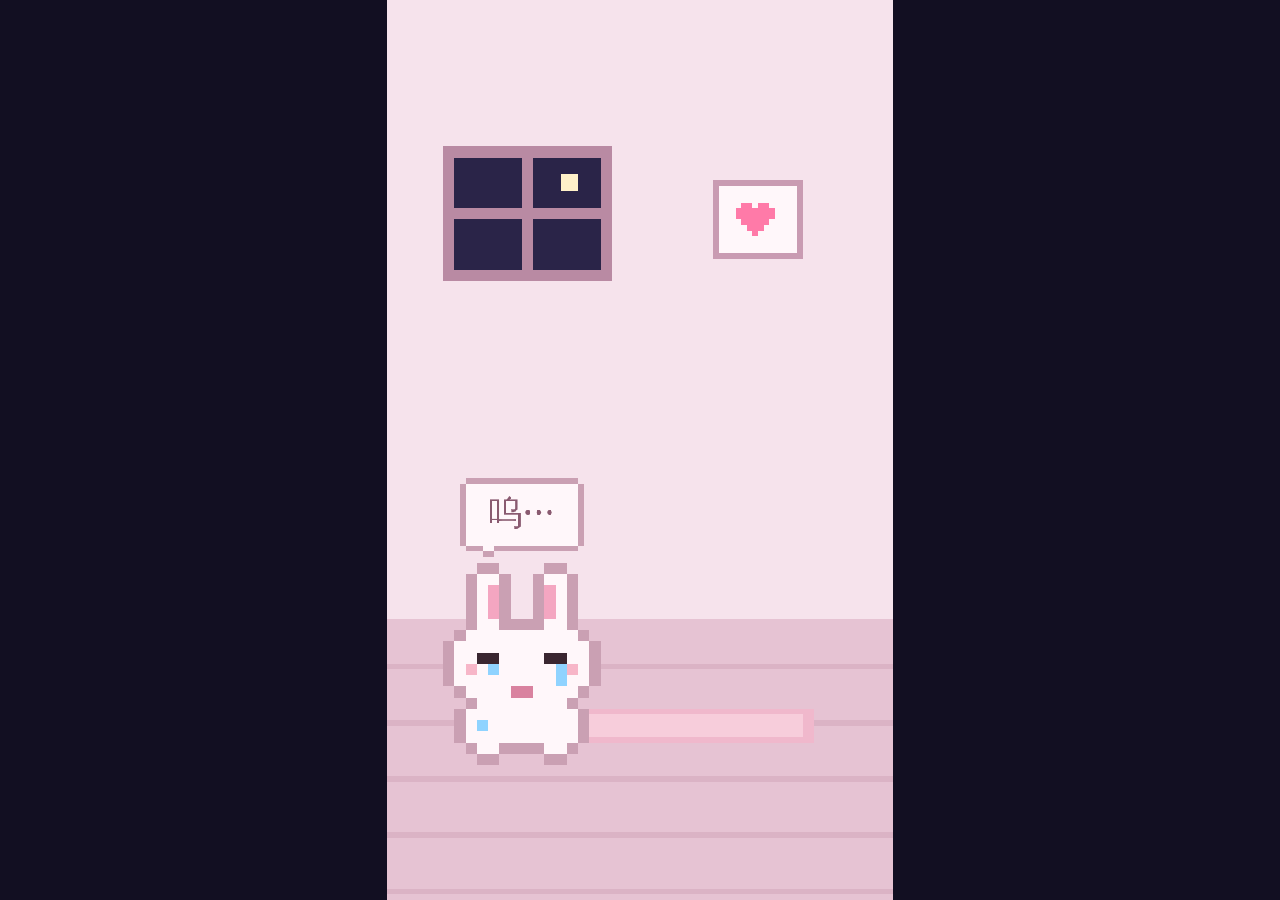
==== clawd/index.html @ a07667aa "Clawd和小兔子：30秒像素小故事 Co-Authored-By: Claude Opus 5.5 <noreply@anthropic.com> Claude-Session: https://c" ====
<!doctype html>
<html lang="zh">
<head>
<meta charset="utf-8">
<meta name="viewport" content="width=device-width, initial-scale=1">
<title>Clawd和小兔子</title>
<link rel="stylesheet" href="style.css">
</head>
<body>
<canvas id="c" width="720" height="1280"></canvas>
<script src="script.js"></script>
</body>
</html>
---- clawd/style.css ----
html, body {
  margin: 0;
  height: 100%;
  background: #120f22;
}
body {
  display: flex;
  align-items: center;
  justify-content: center;
}
canvas {
  height: 100vh;
  max-width: 100vw;
  aspect-ratio: 9 / 16;
  image-rendering: pixelated;
}
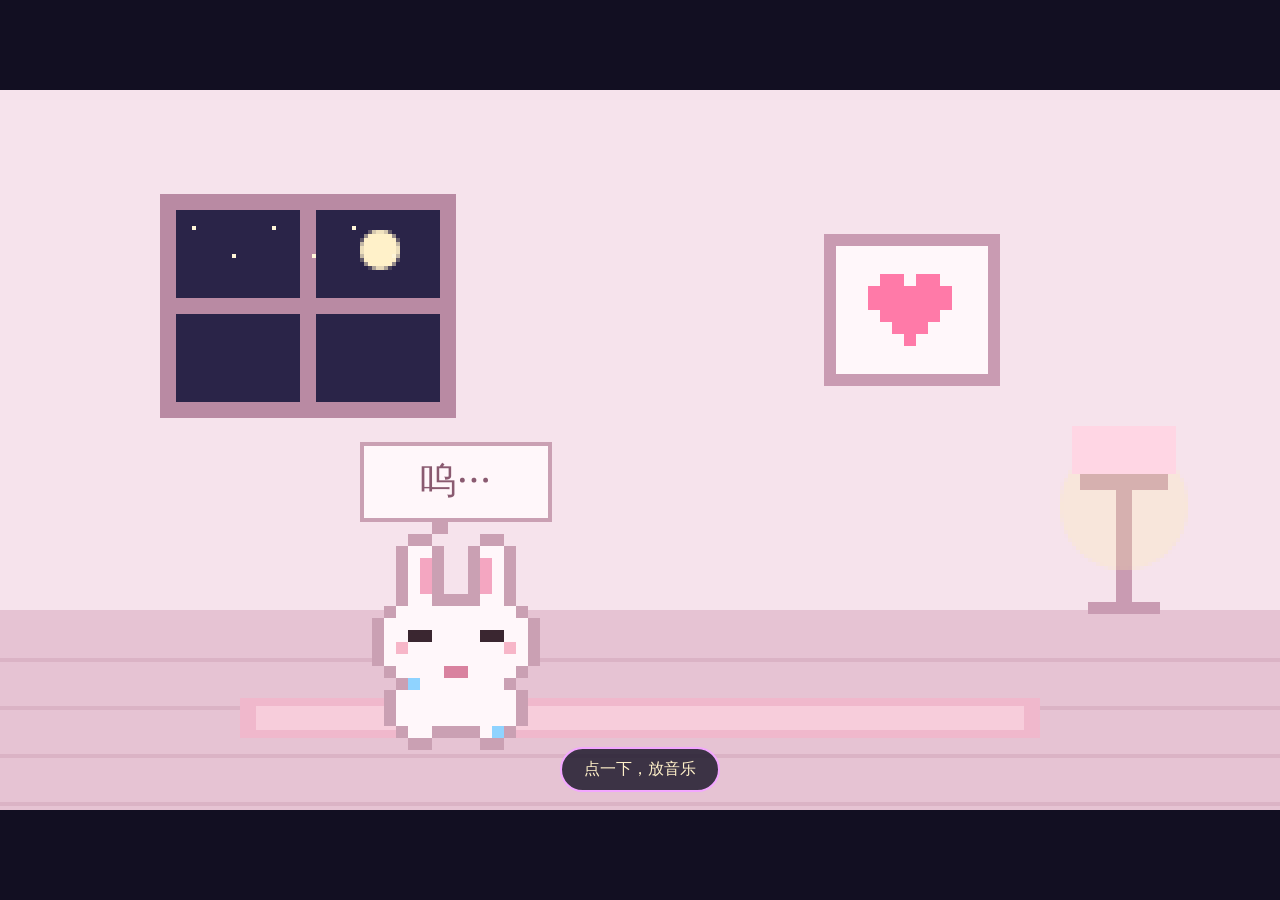
==== commit 048b8762: "Clawd和小兔子：横屏一分钟，加音乐和字幕 Co-Authored-By: Claude Opus 5.5 <noreply@anthropic.com> Claude-Session: https" ====
--- a/clawd/index.html
+++ b/clawd/index.html
@@ -7,7 +7,9 @@
 <link rel="stylesheet" href="style.css">
 </head>
 <body>
-<canvas id="c" width="720" height="1280"></canvas>
+<canvas id="c" width="1280" height="720"></canvas>
+<button id="play" type="button">点一下，放音乐</button>
+<audio id="music" src="music.m4a" preload="auto"></audio>
 <script src="script.js"></script>
 </body>
 </html>
--- a/clawd/style.css
+++ b/clawd/style.css
@@ -9,8 +9,22 @@
   justify-content: center;
 }
 canvas {
-  height: 100vh;
-  max-width: 100vw;
-  aspect-ratio: 9 / 16;
+  width: 100vw;
+  max-height: 100vh;
+  aspect-ratio: 16 / 9;
+  object-fit: contain;
   image-rendering: pixelated;
 }
+#play {
+  position: fixed;
+  left: 50%;
+  bottom: 12%;
+  transform: translateX(-50%);
+  padding: 10px 22px;
+  border: 2px solid #f3a7ff;
+  border-radius: 999px;
+  background: rgba(18, 15, 34, 0.8);
+  color: #fff1c9;
+  font-size: 16px;
+  cursor: pointer;
+}
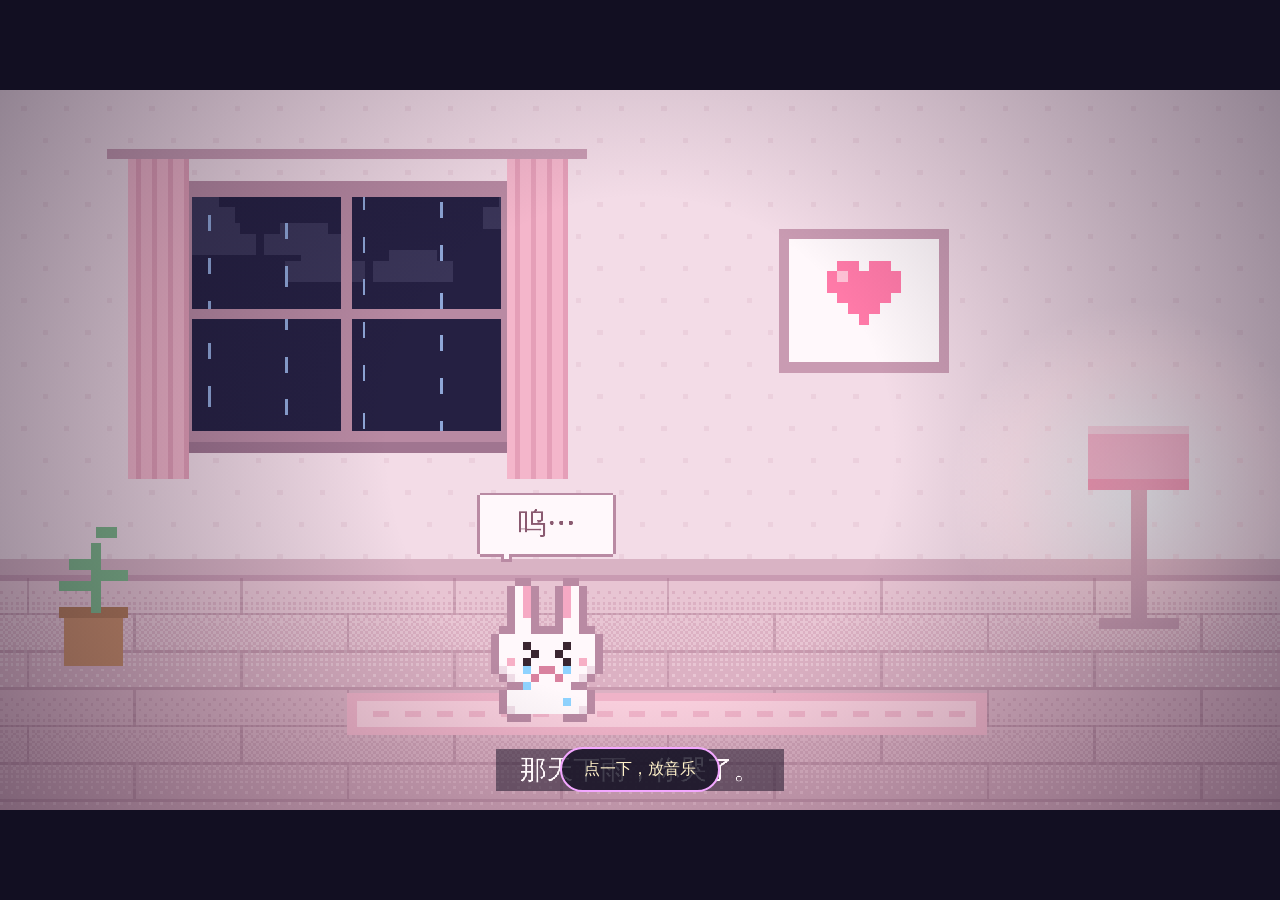
==== commit c1e7f9ba: "Clawd和小兔子：1080p重画，四幕，配乐分段 Co-Authored-By: Claude Opus 5.5 <noreply@anthropic.com> Claude-Session: ht" ====
--- a/clawd/index.html
+++ b/clawd/index.html
@@ -7,7 +7,7 @@
 <link rel="stylesheet" href="style.css">
 </head>
 <body>
-<canvas id="c" width="1280" height="720"></canvas>
+<canvas id="c" width="1920" height="1080"></canvas>
 <button id="play" type="button">点一下，放音乐</button>
 <audio id="music" src="music.m4a" preload="auto"></audio>
 <script src="script.js"></script>
